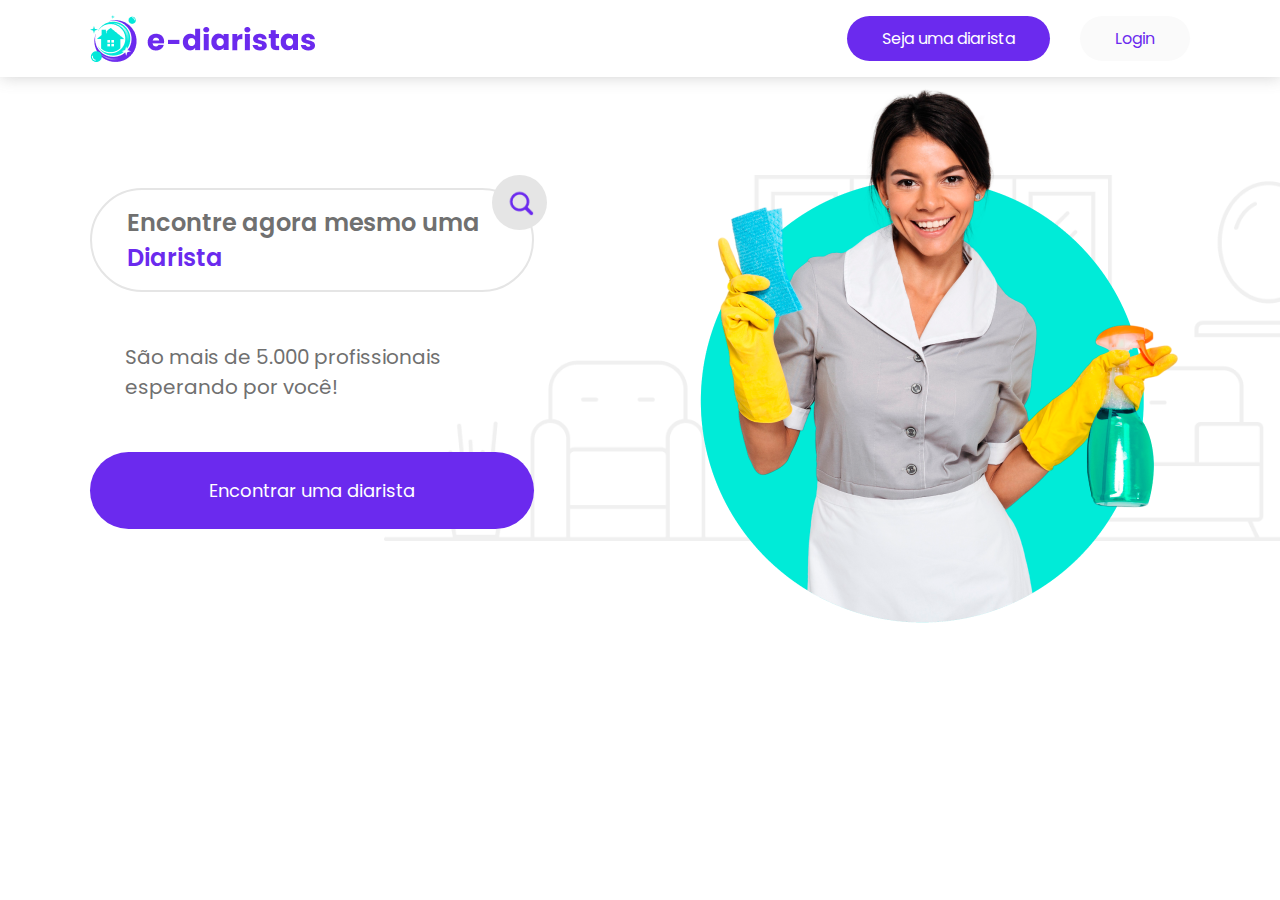
==== index.html @ 55b87e0f "adding the first section (not completed)" ====
<!DOCTYPE html>
<html lang="pt-BR">
<head>
    <meta charset="UTF-8">
    <meta name="viewport" content="width=device-width, initial-scale=1.0">
    
    <!-- FONTE -->
    <link rel="preconnect" href="https://fonts.googleapis.com">
    <link rel="preconnect" href="https://fonts.gstatic.com" crossorigin>
    <link href="https://fonts.googleapis.com/css2?family=Poppins:wght@100;200;300;400;500;600;700;800;900&display=swap" rel="stylesheet">
    
    <!-- Icones -->
    <link rel="stylesheet" href="./fonts/tw-icons/css/treinaweb-icons.css">

    <!-- Styles -->
    <link rel="stylesheet" href="./css/home.css">


    <title>E-diaristas</title>
</head>
<body>
    
    <header>
        <div class="container">
            <div class="nav-menu">
                <img src="./img/logo-ediaristas.png" alt="Imagem logo E-DIARISTAS">
                <div class="btn-header">
                    <a class="btn-contained" href="#">Seja uma diarista</a>
                    <a class="btn-void" href="#">Login</a>
                </div>
            </div>
        </div>
    </header>

    <main>

        <!-- Principal -->
        <section class="principal">
            <div class="container">
                <div class="principal-section">
                    <div class="principal-description">
                        <div class="principal-diarista-text">
                            Encontre agora mesmo uma <span>Diarista</span>
                        </div>

                        <p>São mais de 5.000 profissionais
                            <br>esperando por você!</p>

                        <a href="#" class="btn-contained">Encontrar uma diarista</a>
                    </div>
                    <div class="principal-image">
                        <img src="./img/diarista-topo.png" alt="Imagem ilustrativa de diarista">
                    </div>
                </div>
            </div>
        </section>

        <section></section>

        <section></section>
    </main>

    <footer>

    </footer>
</body>
</html>
---- fonts/tw-icons/css/treinaweb-icons.css ----
@font-face {
  font-family: 'treinaweb-icons';
  src: url('../font/treinaweb-icons.eot?58514601');
  src: url('../font/treinaweb-icons.eot?58514601#iefix') format('embedded-opentype'),
       url('../font/treinaweb-icons.woff2?58514601') format('woff2'),
       url('../font/treinaweb-icons.woff?58514601') format('woff'),
       url('../font/treinaweb-icons.ttf?58514601') format('truetype'),
       url('../font/treinaweb-icons.svg?58514601#treinaweb-icons') format('svg');
  font-weight: normal;
  font-style: normal;
}
/* Chrome hack: SVG is rendered more smooth in Windozze. 100% magic, uncomment if you need it. */
/* Note, that will break hinting! In other OS-es font will be not as sharp as it could be */
/*
@media screen and (-webkit-min-device-pixel-ratio:0) {
  @font-face {
    font-family: 'treinaweb-icons';
    src: url('../font/treinaweb-icons.svg?58514601#treinaweb-icons') format('svg');
  }
}
*/
 
 [class^="twf-"]:before, [class*=" twf-"]:before {
  font-family: "treinaweb-icons";
  font-style: normal;
  font-weight: normal;
  speak: never;
 
  display: inline-block;
  text-decoration: inherit;
  width: 1em;
  margin-right: .2em;
  text-align: center;
  /* opacity: .8; */
 
  /* For safety - reset parent styles, that can break glyph codes*/
  font-variant: normal;
  text-transform: none;
 
  /* fix buttons height, for twitter bootstrap */
  line-height: 1em;
 
  /* Animation center compensation - margins should be symmetric */
  /* remove if not needed */
  margin-left: .2em;
 
  /* you can be more comfortable with increased icons size */
  /* font-size: 120%; */
 
  /* Font smoothing. That was taken from TWBS */
  -webkit-font-smoothing: antialiased;
  -moz-osx-font-smoothing: grayscale;
 
  /* Uncomment for 3D effect */
  /* text-shadow: 1px 1px 1px rgba(127, 127, 127, 0.3); */
}
 
.twf-credit-card:before { content: '\e800'; } /* '' */
.twf-bars:before { content: '\e801'; } /* '' */
.twf-broom-bucket:before { content: '\e802'; } /* '' */
.twf-calendar:before { content: '\e803'; } /* '' */
.twf-camera:before { content: '\e804'; } /* '' */
.twf-caret-down:before { content: '\e805'; } /* '' */
.twf-caret-left:before { content: '\e806'; } /* '' */
.twf-caret-right:before { content: '\e807'; } /* '' */
.twf-caret-up:before { content: '\e808'; } /* '' */
.twf-certificate:before { content: '\e809'; } /* '' */
.twf-check-circle:before { content: '\e80a'; } /* '' */
.twf-cleaning-1:before { content: '\e80b'; } /* '' */
.twf-cleaning-2:before { content: '\e80c'; } /* '' */
.twf-cleaning-3:before { content: '\e80d'; } /* '' */
.twf-facebook-f:before { content: '\e80e'; } /* '' */
.twf-frame-broken:before { content: '\e80f'; } /* '' */
.twf-instagram:before { content: '\e810'; } /* '' */
.twf-lock:before { content: '\e811'; } /* '' */
.twf-minus:before { content: '\e812'; } /* '' */
.twf-payment:before { content: '\e813'; } /* '' */
.twf-plus:before { content: '\e814'; } /* '' */
.twf-search:before { content: '\e815'; } /* '' */
.twf-search-2:before { content: '\e816'; } /* '' */
.twf-sort:before { content: '\e817'; } /* '' */
.twf-star:before { content: '\e818'; } /* '' */
.twf-times:before { content: '\e819'; } /* '' */
.twf-upload:before { content: '\e81a'; } /* '' */
.twf-woman:before { content: '\e81b'; } /* '' */
.twf-youtube:before { content: '\e81c'; } /* '' */
---- css/home.css ----
html, body {
    margin: 0;
    padding: 0;
}

:root {
    --primary: #6B2AEE;
    --secondary:#02e7d9;
    --light-grey: #e5e5e5;
    --dark-grey: #707070;
    font-family: "Poppins", sans-serif;
}

.container {
    max-width: 1100px;
    margin: 0 auto;
    padding: 0 15px;

}

/* Header */

header {
    padding: 15px 0;
    box-shadow: 1px 0 15px rgba(98, 98, 98, 0.294);
}

.nav-menu {
    display: flex;
    justify-content: space-between;
    align-items: center;
}

.btn-header {
    display: flex;
    align-items: center;
    gap: 30px;
}

.btn-contained {
    background-color: var(--primary);
    padding: 10px 35px;
    color: #fff;
    text-decoration: none;
    cursor: pointer;
    font-weight: 400;
    border-radius: 25px;
}

.btn-void {
    background-color: #FAFAFA;
    padding: 10px 35px;
    color: var(--primary);
    text-decoration: none;
    cursor: pointer;
    font-weight: 400;
    border-radius: 25px;
}

/* Section Principal */

.principal {
    background-image: url('../img/bg-image-principal.png');
    background-repeat: no-repeat;
    background-position: right;
    background-size: 70%;
}

.principal-section {
    display: flex;
    justify-content: space-between;
    align-items: center;
}

.principal-description {
    display: flex;
    flex-direction: column;
    gap: 30px;
}

.principal-description p {
    font-size: 20px;
    color: var(--dark-grey);
    padding: 0 35px;
}

.principal-diarista-text {
    border: solid 2px var(--light-grey);
    padding: 15px 35px;
    border-radius: 70px;
    font-size: 1.5rem;
    font-weight: 600;
    color: var(--dark-grey);
    max-width: 370px;
    position: relative;
}

.principal-diarista-text span {
    color: var(--primary);
}

.principal-diarista-text::after {
    content: '';
    position: absolute;
    width: 55px;
    height: 55px;
    background-color: var(--light-grey);
    background-image: url('../img/icon-search-principal.png');
    background-repeat: no-repeat;
    background-position: center center;
    background-size: 50%;
    border-radius: 50%;
    top: -15px;
    right: -15px;
}

.principal-description a {
    text-align: center;
    padding: 25px;
    font-size: 18px;
    border-radius: 50px;
}
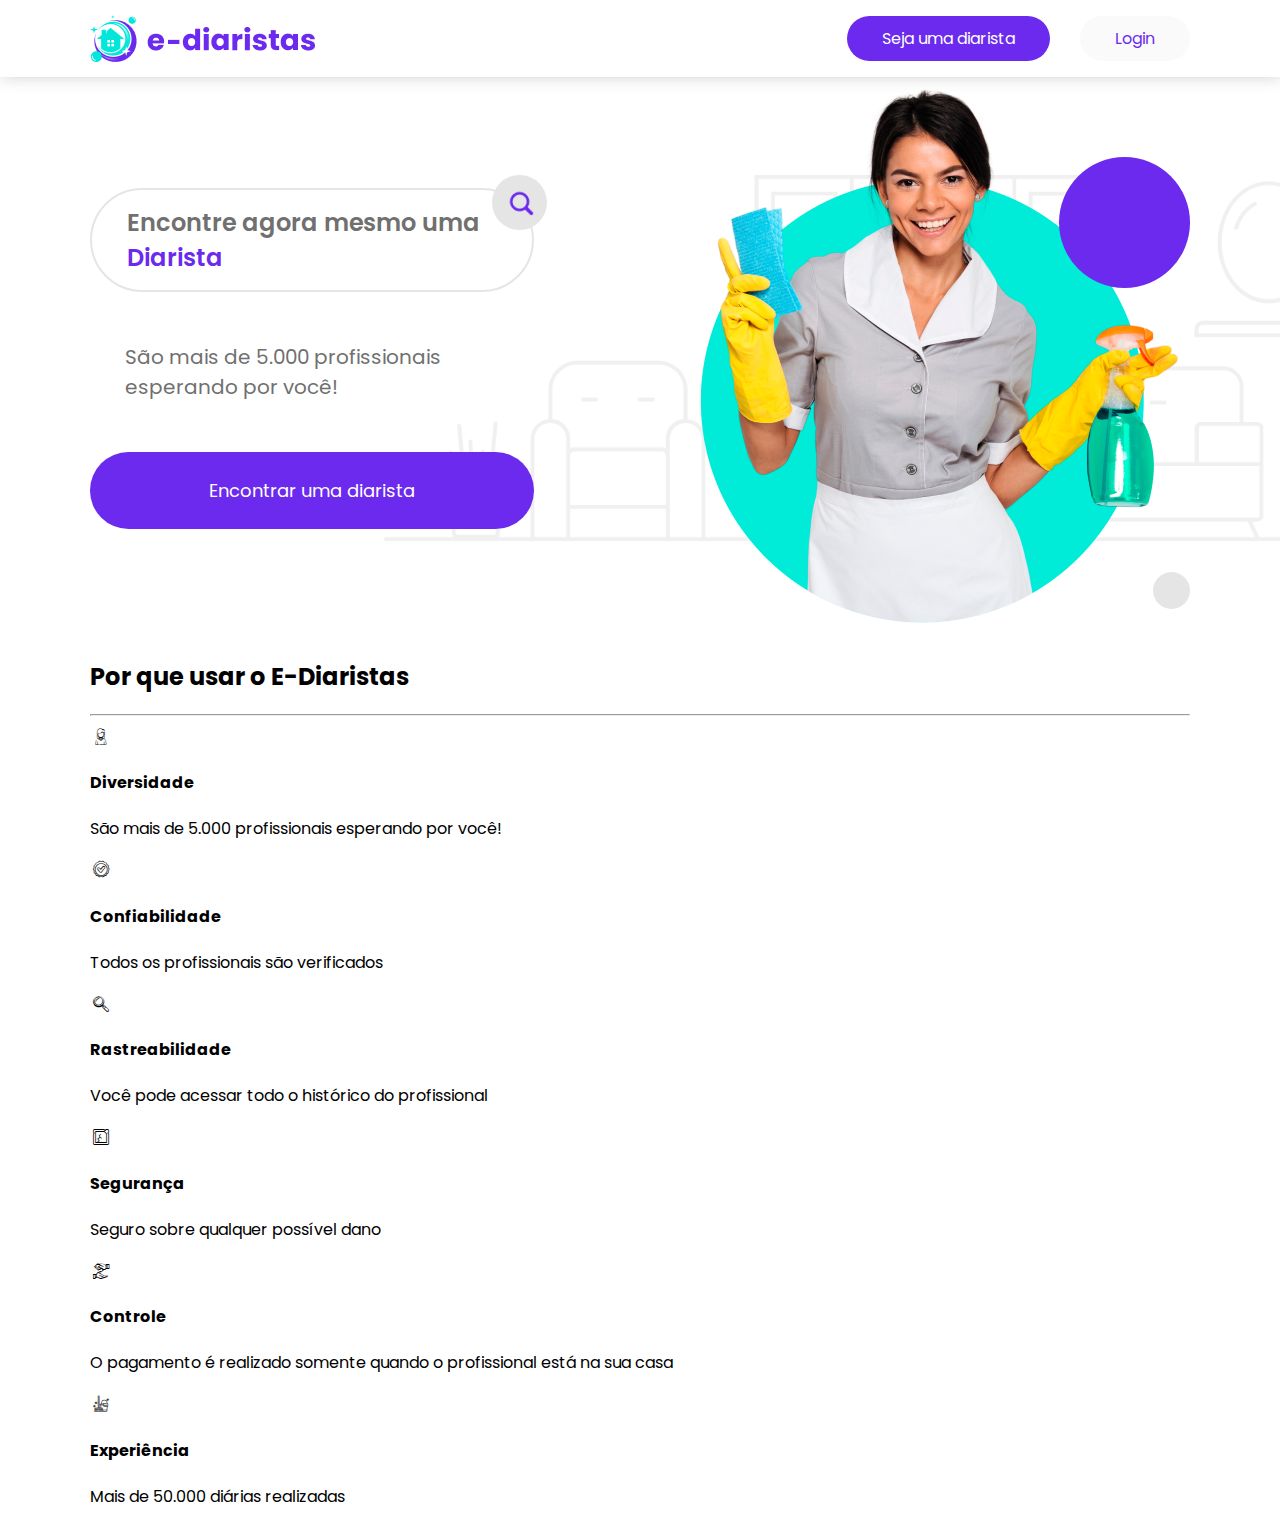
==== commit 9d50133e: "adding the skeleton of  secondary section" ====
--- a/index.html
+++ b/index.html
@@ -55,7 +55,87 @@
             </div>
         </section>
 
-        <section></section>
+        <section class="principal-secundary">
+            <div class="container">
+                <h2>Por que usar o E-Diaristas</h2>
+                <hr>
+                <div class="secondary-itens">
+
+                    <div class="secondary-item">
+                        <div>
+                            <i class="twf-woman"></i>
+                        </div>
+                        <div>
+                            <h4>Diversidade</h4>
+                            <p>
+                                São mais de 5.000 profissionais esperando por você!
+                            </p>
+                        </div>
+                    </div>
+
+                    <div class="secondary-item">
+                        <div>
+                            <i class="twf-certificate"></i>
+                        </div>
+                        <div>
+                            <h4>Confiabilidade</h4>
+                            <p>
+                                Todos os profissionais são verificados
+                            </p>
+                        </div>
+                    </div>
+
+                    <div class="secondary-item">
+                        <div>
+                            <i class="twf-search-2"></i>
+                        </div>
+                        <div>
+                            <h4>Rastreabilidade</h4>
+                            <p>
+                                Você pode acessar todo o histórico do profissional
+                            </p>
+                        </div>
+                    </div>
+
+                    <div class="secondary-item">
+                        <div>
+                            <i class="twf-frame-broken"></i>
+                        </div>
+                        <div>
+                            <h4>Segurança</h4>
+                            <p>
+                                Seguro sobre qualquer possível dano
+                            </p>
+                        </div>
+                    </div>
+
+                    <div class="secondary-item">
+                        <div>
+                            <i class="twf-payment"></i>
+                        </div>
+                        <div>
+                            <h4>Controle</h4>
+                            <p>
+                                O pagamento é realizado somente quando o profissional está na sua casa
+                            </p>
+                        </div>
+                    </div>
+
+                    <div class="secondary-item">
+                        <div>
+                            <i class="twf-broom-bucket"></i>
+                        </div>
+                        <div>
+                            <h4>Experiência</h4>
+                            <p>
+                                Mais de 50.000 diárias realizadas
+                            </p>
+                        </div>
+                    </div>
+
+                </div>
+            </div>
+        </section>
 
         <section></section>
     </main>
--- a/css/home.css
+++ b/css/home.css
@@ -70,6 +70,7 @@
     display: flex;
     justify-content: space-between;
     align-items: center;
+    position: relative;
 }
 
 .principal-description {
@@ -119,4 +120,30 @@
     padding: 25px;
     font-size: 18px;
     border-radius: 50px;
-}+}
+
+.principal-image::after, 
+.principal-image::before {
+    content: '';
+    position: absolute;
+    right: 0;
+    border-radius: 50%;
+}
+
+.principal-image::before {
+    width: 131px;
+    height: 131px;
+    background-color: #6B2AEE;
+    top: 80px;
+}
+
+.principal-image::after {
+    width: 37px;
+    height: 37px;
+    background-color: var(--light-grey);
+    bottom: 30px;
+    z-index: 500;
+}
+
+/* SECONDARY SECTION */
+
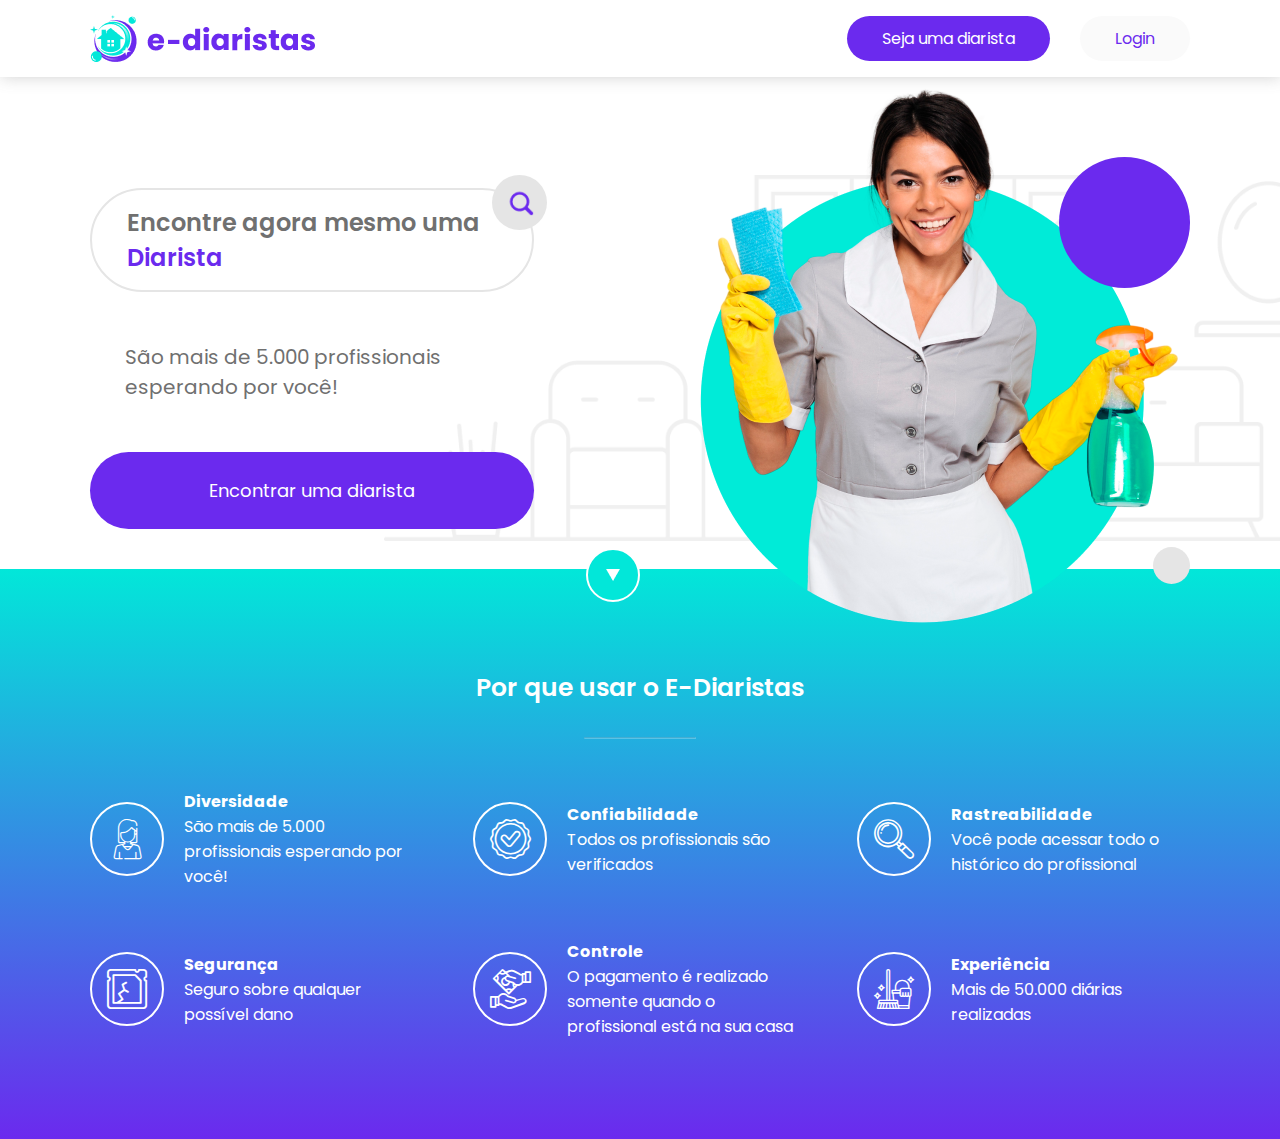
==== commit bf984a9d: "adding the secondary main section" ====
--- a/index.html
+++ b/index.html
@@ -55,7 +55,7 @@
             </div>
         </section>
 
-        <section class="principal-secundary">
+        <section class="principal-secondary">
             <div class="container">
                 <h2>Por que usar o E-Diaristas</h2>
                 <hr>
--- a/css/home.css
+++ b/css/home.css
@@ -130,6 +130,10 @@
     border-radius: 50%;
 }
 
+.principal-image {
+    z-index: 5;
+}
+
 .principal-image::before {
     width: 131px;
     height: 131px;
@@ -141,9 +145,68 @@
     width: 37px;
     height: 37px;
     background-color: var(--light-grey);
-    bottom: 30px;
+    bottom: 55px;
     z-index: 500;
 }
 
 /* SECONDARY SECTION */
 
+.principal-secondary {
+    background-image: linear-gradient(var(--secondary), var(--primary));
+    margin-top: -70px;
+    padding: 100px 0;
+    color: white;
+    position: relative;
+}
+
+.principal-secondary::before {
+    content: "";
+    width: 50px;
+    height: 50px;
+    border: 2px solid #fff;
+    border-radius: 50%;
+    background-color: var(--secondary);
+    background-image: url("../img/icon-triangulo.png");
+    background-repeat: no-repeat;
+    background-position: center;
+    position: absolute;
+    transform: translateY(50%);
+    right: 50%;
+    top: -48px;
+}
+
+.principal-secondary h2 {
+    margin: 0 0 30px 0;
+    font-size: 25px;
+    font-weight: 600;
+    text-align: center;
+}
+
+.principal-secondary hr {
+    width: 10%;
+    border-color: rgba(255, 255, 255, 0.25);
+}
+
+.secondary-itens {
+    display: grid;
+    grid-template-columns: repeat(auto-fit, minmax(280px, 1fr));
+    gap: 50px;
+    margin-top: 50px;
+}
+
+.secondary-item {
+    display: flex;
+    align-items: center;
+    gap: 20px;
+}
+
+.secondary-item h4, .secondary-item p {
+    margin: 0;
+}
+
+.secondary-item i {
+    font-size: 40px;
+    border: solid 2px #fff;
+    border-radius: 50%;
+    padding: 7px;
+}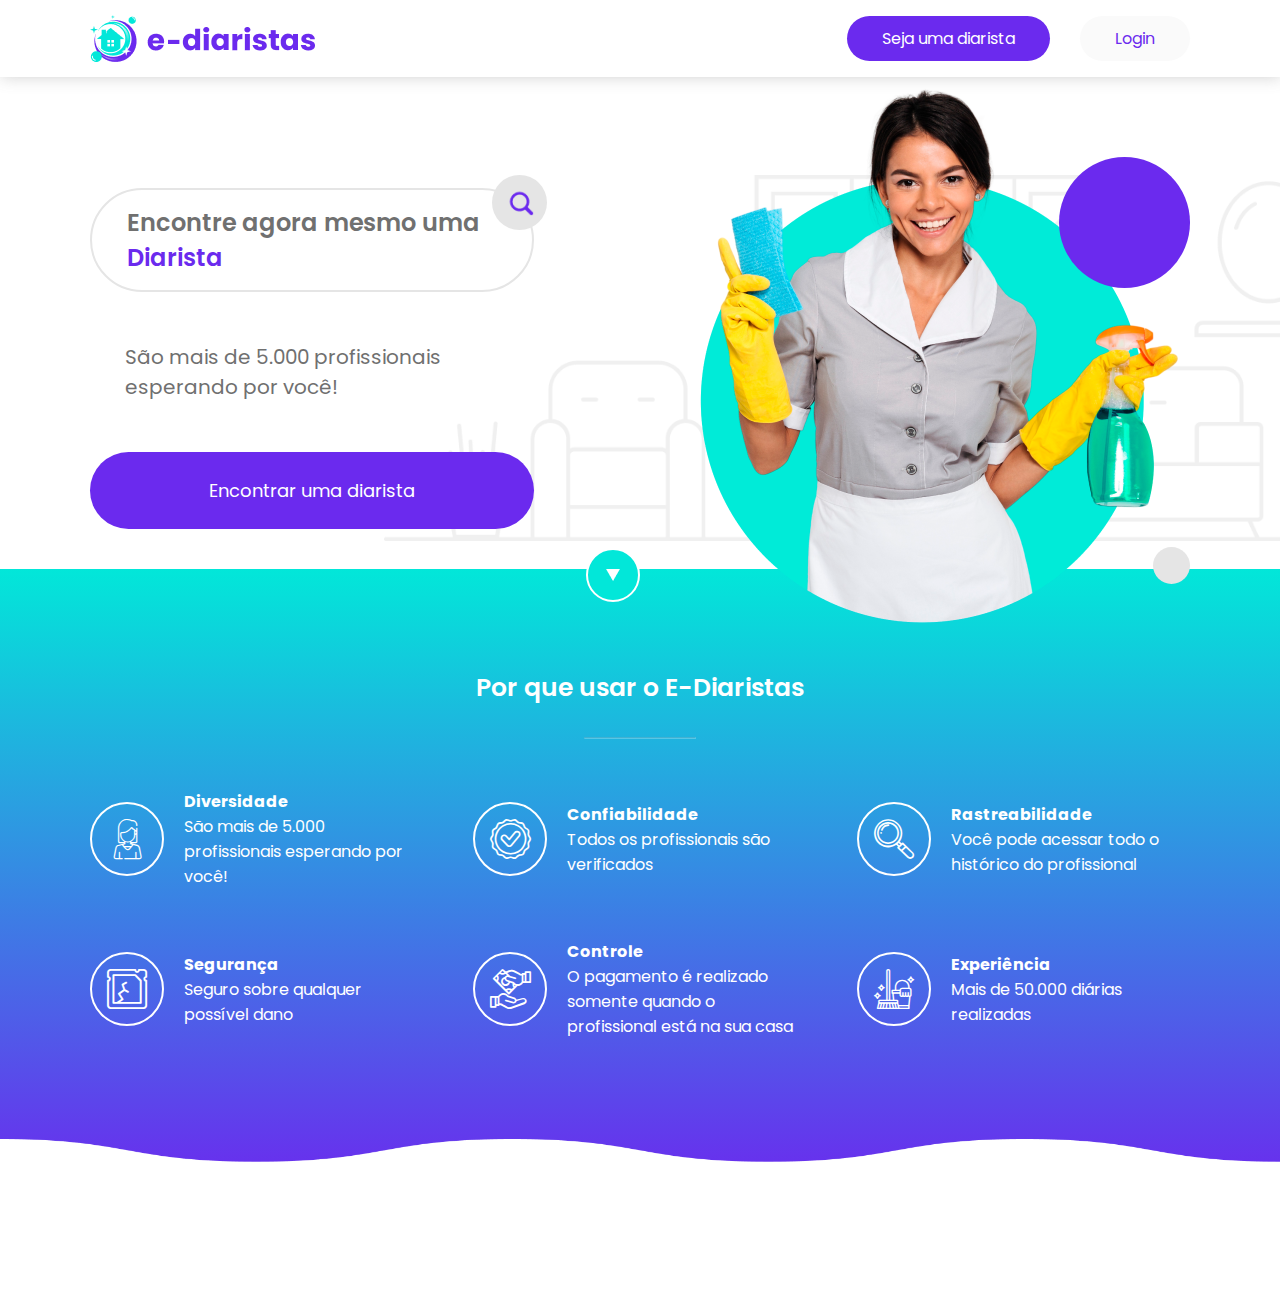
==== commit d72ac9c5: "adding waves" ====
--- a/index.html
+++ b/index.html
@@ -55,6 +55,7 @@
             </div>
         </section>
 
+        <!-- Secundary -->
         <section class="principal-secondary">
             <div class="container">
                 <h2>Por que usar o E-Diaristas</h2>
@@ -137,7 +138,15 @@
             </div>
         </section>
 
-        <section></section>
+
+        <section>
+            <div class="division-wave">
+                
+            </div>
+            <div class="container">
+
+            </div>
+        </section>
     </main>
 
     <footer>
--- a/css/home.css
+++ b/css/home.css
@@ -154,7 +154,7 @@
 .principal-secondary {
     background-image: linear-gradient(var(--secondary), var(--primary));
     margin-top: -70px;
-    padding: 100px 0;
+    padding: 100px 0 150px 0;
     color: white;
     position: relative;
 }
@@ -209,4 +209,17 @@
     border: solid 2px #fff;
     border-radius: 50%;
     padding: 7px;
+}
+
+/* Section Faqs */
+
+.division-wave {
+    width: 100%;
+    height: 100px;
+    background-image: url("../img/wave.png");
+    background-repeat: no-repeat;
+    background-size: 100% 100%;
+    background-position: bottom;
+    position: relative;
+    top: -50px;
 }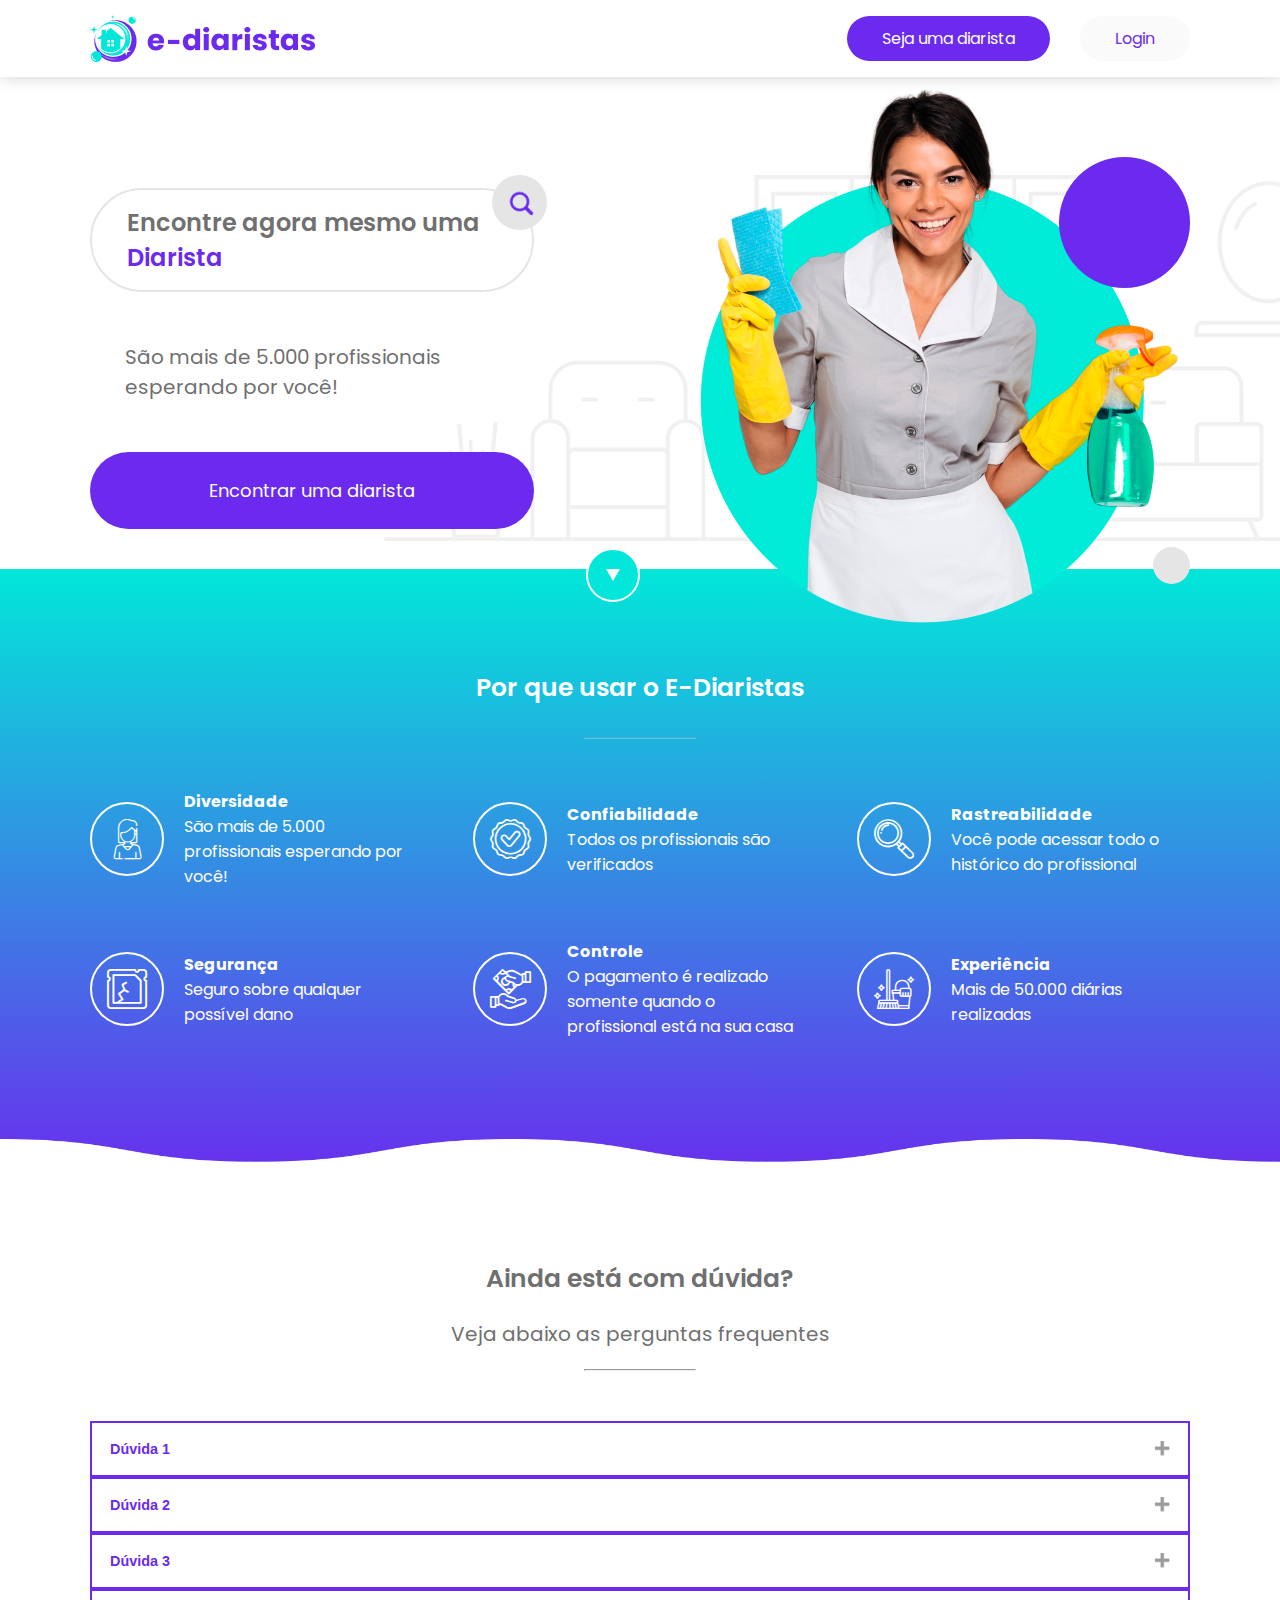
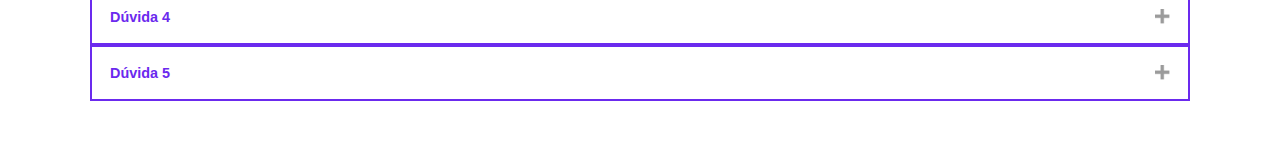
==== commit 6ec3b0e0: "adding complete accordion" ====
--- a/index.html
+++ b/index.html
@@ -138,13 +138,72 @@
             </div>
         </section>
 
-
-        <section>
-            <div class="division-wave">
-                
-            </div>
+        <!-- Third  -->
+        <section class="third-section">
+            <div class="division-wave"></div>
             <div class="container">
-
+                <div class="title-section-faqs">
+                    <h2>Ainda está com dúvida?</h2>
+                    <p>Veja abaixo as perguntas frequentes</p>
+                    <hr>
+                </div>
+
+                <div class="faqs-accordion">
+                    <button class="accordion">
+                        <h5>Dúvida 1</h5>
+                        <img src="./img/icon-plus.png" alt="Expandir" class="plus">
+                        <img src="./img/icon-minus.png" alt="Diminuir" class="minus">
+                    </button>
+                    <div class="panel">
+                        <p>
+                            Lorem ipsum dolor sit amet consectetur adipisicing elit. Magni libero excepturi ea pariatur, odio vitae maiores ex accusamus quasi, quam reiciendis soluta? Provident eius obcaecati quae, voluptatem error excepturi facere.
+                        </p>
+                    </div>
+
+                    <button class="accordion">
+                        <h5>Dúvida 2</h5>
+                        <img src="./img/icon-plus.png" alt="Expandir" class="plus">
+                        <img src="./img/icon-minus.png" alt="Diminuir" class="minus">
+                    </button>
+                    <div class="panel">
+                        <p>
+                            Lorem ipsum dolor sit amet consectetur adipisicing elit. Magni libero excepturi ea pariatur, odio vitae maiores ex accusamus quasi, quam reiciendis soluta? Provident eius obcaecati quae, voluptatem error excepturi facere.
+                        </p>
+                    </div>
+
+                    <button class="accordion">
+                        <h5>Dúvida 3</h5>
+                        <img src="./img/icon-plus.png" alt="Expandir" class="plus">
+                        <img src="./img/icon-minus.png" alt="Diminuir" class="minus">
+                    </button>
+                    <div class="panel">
+                        <p>
+                            Lorem ipsum dolor sit amet consectetur adipisicing elit. Magni libero excepturi ea pariatur, odio vitae maiores ex accusamus quasi, quam reiciendis soluta? Provident eius obcaecati quae, voluptatem error excepturi facere.
+                        </p>
+                    </div>
+
+                    <button class="accordion">
+                        <h5>Dúvida 4</h5>
+                        <img src="./img/icon-plus.png" alt="Expandir" class="plus">
+                        <img src="./img/icon-minus.png" alt="Diminuir" class="minus">
+                    </button>
+                    <div class="panel">
+                        <p>
+                            Lorem ipsum dolor sit amet consectetur adipisicing elit. Magni libero excepturi ea pariatur, odio vitae maiores ex accusamus quasi, quam reiciendis soluta? Provident eius obcaecati quae, voluptatem error excepturi facere.
+                        </p>
+                    </div>
+
+                    <button class="accordion">
+                        <h5>Dúvida 5</h5>
+                        <img src="./img/icon-plus.png" alt="Expandir" class="plus">
+                        <img src="./img/icon-minus.png" alt="Diminuir" class="minus">
+                    </button>
+                    <div class="panel">
+                        <p>
+                            Lorem ipsum dolor sit amet consectetur adipisicing elit. Magni libero excepturi ea pariatur, odio vitae maiores ex accusamus quasi, quam reiciendis soluta? Provident eius obcaecati quae, voluptatem error excepturi facere.
+                        </p>
+                    </div>
+                </div>
             </div>
         </section>
     </main>
@@ -152,5 +211,6 @@
     <footer>
 
     </footer>
+    <script src="./js/script.js"></script>
 </body>
 </html>--- a/css/home.css
+++ b/css/home.css
@@ -213,6 +213,10 @@
 
 /* Section Faqs */
 
+.third-section {
+    padding-bottom: 50px;
+}
+
 .division-wave {
     width: 100%;
     height: 100px;
@@ -222,4 +226,77 @@
     background-position: bottom;
     position: relative;
     top: -50px;
+}
+
+.title-section-faqs {
+    text-align: center;
+    color: var(--dark-grey);
+    margin-top: -50px;
+    margin-bottom: 50px;
+    
+}
+
+.title-section-faqs h2 {
+    font-size: 25px;
+    font-weight: 600;
+}
+
+.title-section-faqs p {
+    font-size: 20px;
+}
+
+.title-section-faqs hr {
+    width: 10%;
+    margin: 0 auto;
+}
+
+.accordion {
+    background-color: #fff;
+    color: var(--primary);
+    padding: 18px;
+    width: 100%;
+    outline: none;
+    display: flex;
+    justify-content: space-between;
+    align-items: center;
+    transition: .4s;
+    cursor: pointer;
+}
+
+.panel, .accordion {
+    border: solid 2px var(--primary);
+    text-align: left;
+}
+
+.panel {
+    padding: 0 18px;
+    overflow: hidden;
+    display: none;
+    border-top: none;
+}
+
+.accordion h5 {
+    font-weight: 700;
+    font-size: .9rem;
+    margin: 0;
+}
+
+.accordion img {
+    width: 15px;
+}
+
+.active .plus {
+    display: none;
+}
+
+.minus {
+    display: none;
+}
+
+.active .minus {
+    display: inline-block;
+}
+
+.active {
+    border-bottom: none;
 }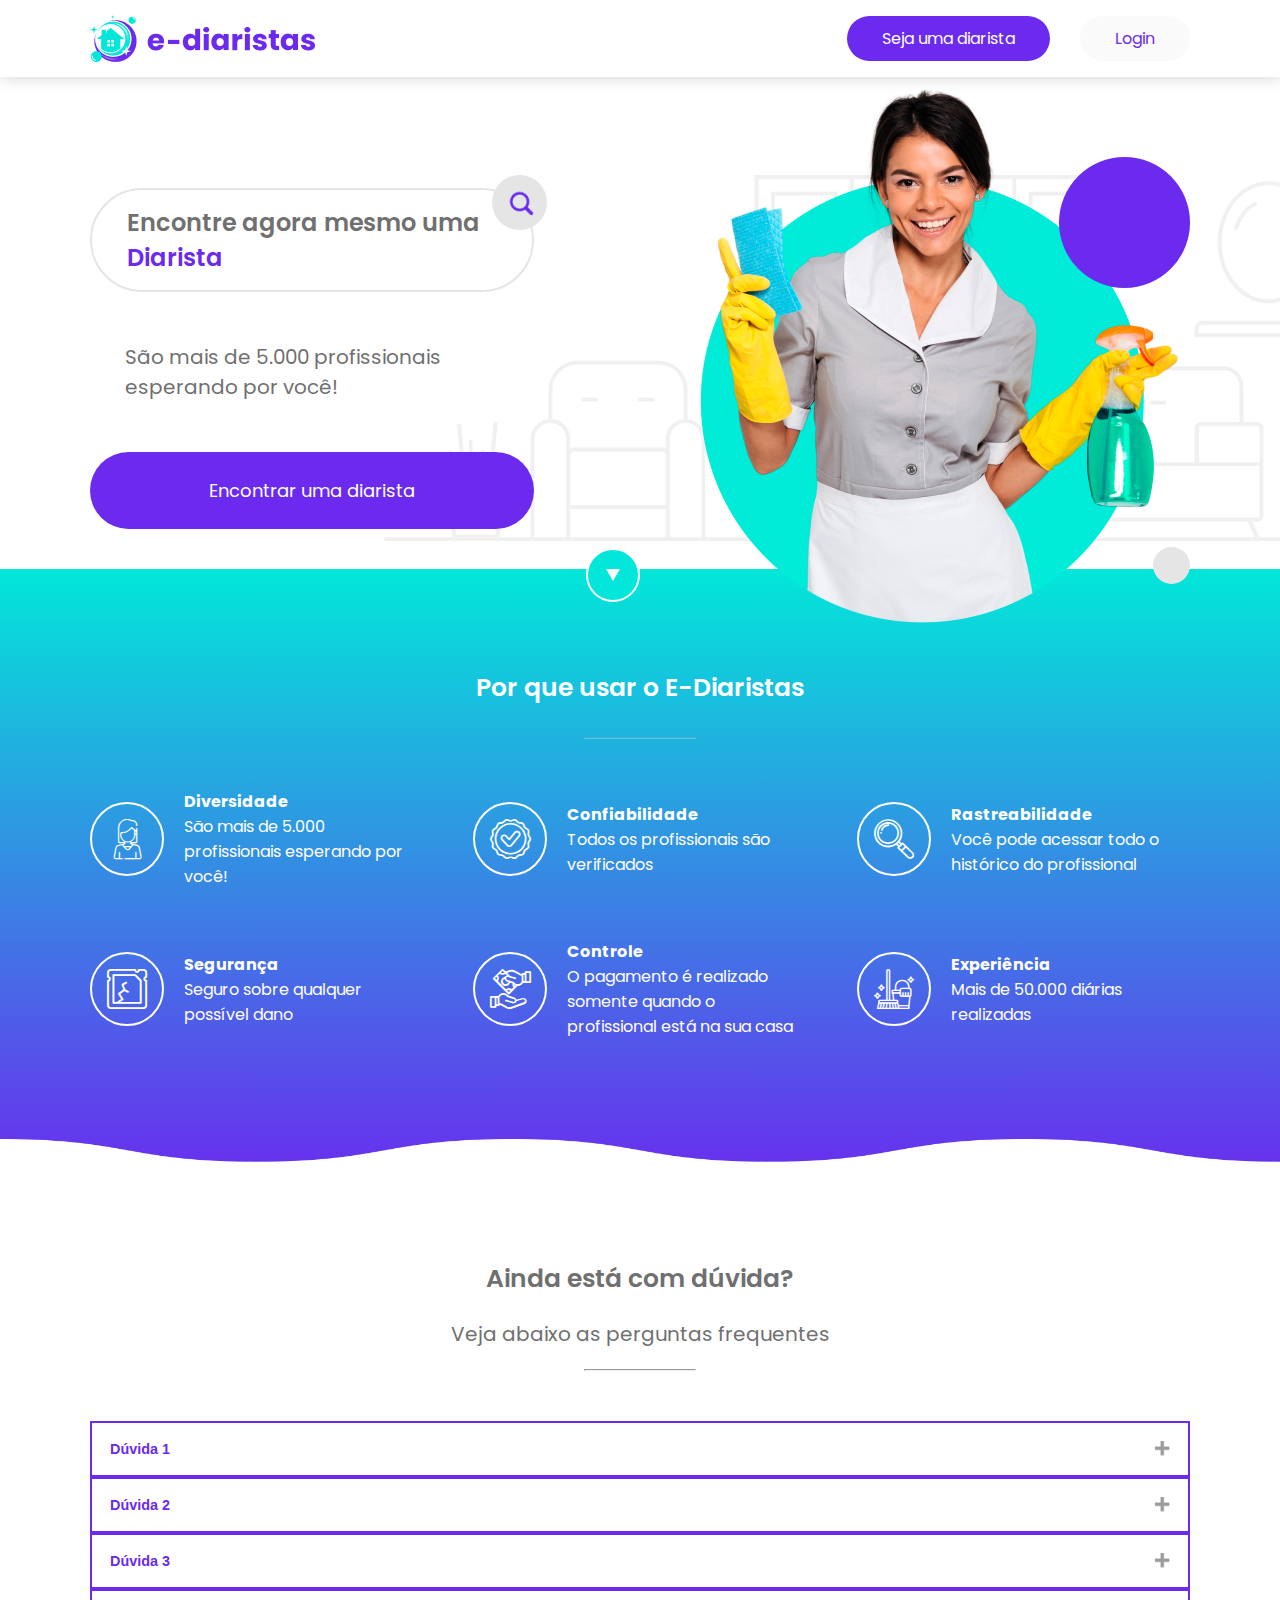
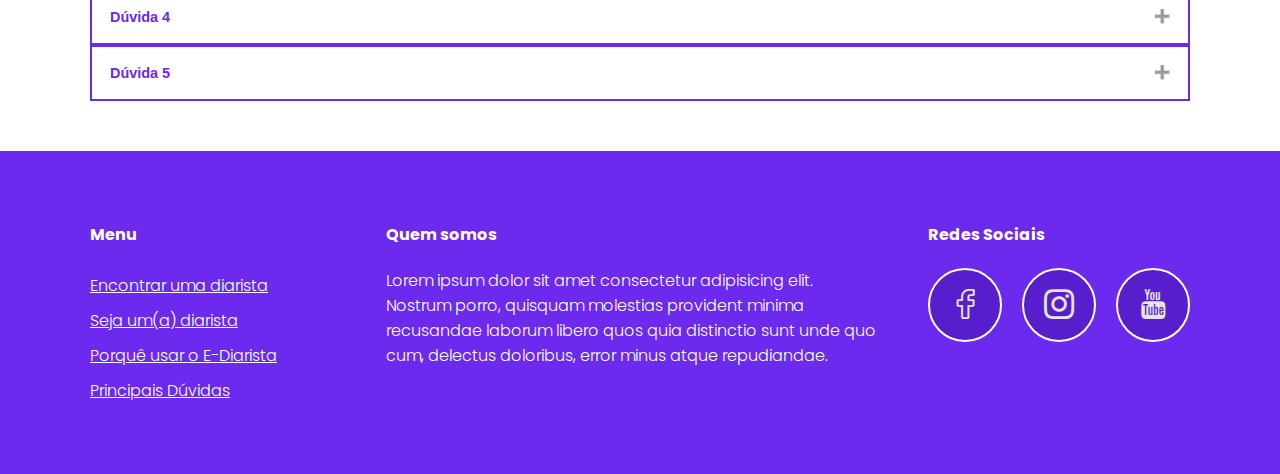
==== commit 355fd548: "finishing the desktop layout" ====
--- a/index.html
+++ b/index.html
@@ -207,9 +207,46 @@
             </div>
         </section>
     </main>
-
+    <!-- FOOTER -->
     <footer>
-
+        <div class="container">
+            <div class="footer-content">
+                <div class="footer-item">
+                    <h4>Menu</h4>
+                    <ul>
+                        <li>
+                            <a href="#">Encontrar uma diarista</a>
+                        </li>
+                        <li>
+                            <a href="#">Seja um(a) diarista</a>
+                        </li>
+                        <li>
+                            <a href="#">Porquê usar o E-Diarista</a>
+                        </li>
+                        <li>
+                            <a href="#">Principais Dúvidas</a>
+                        </li>
+                    </ul>
+                </div>
+
+                <div class="footer-item">
+                    <h4>Quem somos</h4>
+
+                    <p>Lorem ipsum dolor sit amet consectetur adipisicing elit. Nostrum porro, quisquam molestias provident minima recusandae laborum libero quos quia distinctio sunt unde quo cum, delectus doloribus, error minus atque repudiandae.</p>
+                </div>
+
+                <div class="footer-item">
+                    <h4>Redes Sociais</h4>
+
+                    <div class="social-media">
+                        <a href="#"><i class="twf-facebook-f"></i></a>
+                        <a href="#"><i class="twf-instagram"></i></a>
+                        <a href="#"><i class="twf-youtube"></i></a>
+                    </div>
+                </div>
+
+            </div>
+        </div>
     </footer>
     <script src="./js/script.js"></script>
 </body>
--- a/css/home.css
+++ b/css/home.css
@@ -299,4 +299,62 @@
 
 .active {
     border-bottom: none;
+}
+
+/* FOOTER */
+
+footer {
+    background-color: var(--primary);
+    padding: 50px 0;
+    color: white;
+}
+
+.footer-content {
+    display: grid;
+    grid-template-columns: 1fr 2fr 1fr;
+    gap: 50px;
+}
+
+.footer-item {
+    color: #fff;
+    font-size: 1rem;
+    font-weight: 300;
+}
+
+.footer-item ul {
+    list-style: none;
+    padding: 0;
+}
+
+.footer-item ul li a{
+    color: #fff;
+    margin: 5px 0;
+    display: inline-block;
+}
+
+.social-media {
+    display: flex;
+    align-items: center;
+    gap: 20px;
+}
+
+.social-media i {
+    color: var(--light-grey);
+    font-size: 30px;
+}
+
+.social-media a {
+    width: 50px;
+    height: 50px;
+    border: 2px solid #fff;
+    border-radius: 50%;
+    padding: 10px;
+    background-color: #581ECD;
+    display: grid;
+    place-items: center;
+}
+
+.social-media a:hover {
+    transform: scale(1.07);
+    transition: .4s;
 }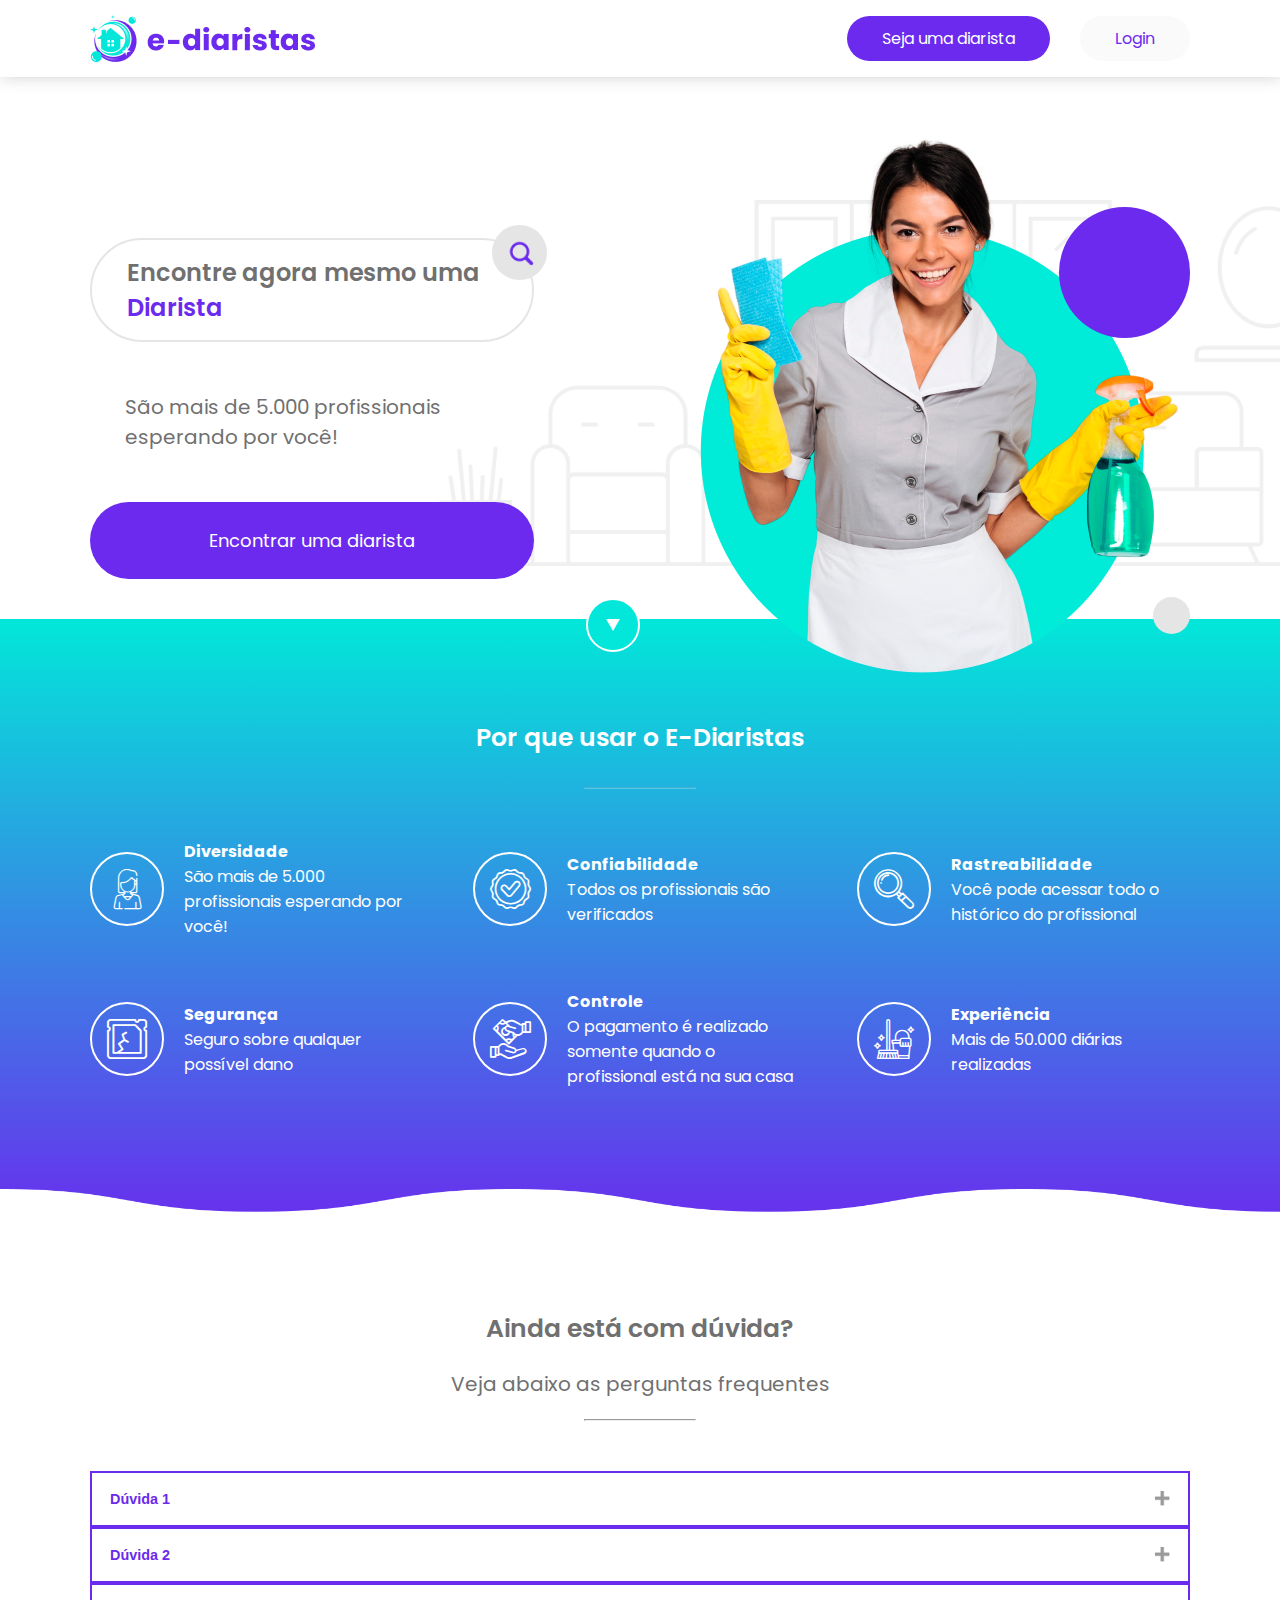
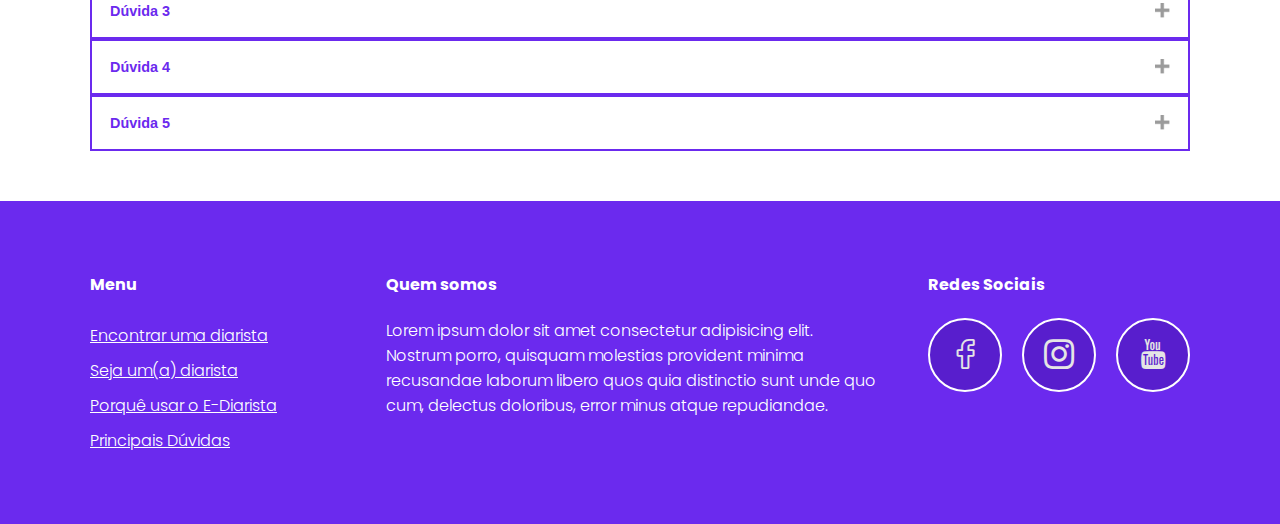
==== commit f89d0179: "adding the media queries of all contents of bootstrap" ====
--- a/index.html
+++ b/index.html
@@ -73,7 +73,7 @@
                             </p>
                         </div>
                     </div>
-
+                    <hr>
                     <div class="secondary-item">
                         <div>
                             <i class="twf-certificate"></i>
@@ -85,7 +85,7 @@
                             </p>
                         </div>
                     </div>
-
+                    <hr>
                     <div class="secondary-item">
                         <div>
                             <i class="twf-search-2"></i>
@@ -97,7 +97,7 @@
                             </p>
                         </div>
                     </div>
-
+                    <hr>
                     <div class="secondary-item">
                         <div>
                             <i class="twf-frame-broken"></i>
@@ -109,7 +109,7 @@
                             </p>
                         </div>
                     </div>
-
+                    <hr>
                     <div class="secondary-item">
                         <div>
                             <i class="twf-payment"></i>
@@ -121,7 +121,7 @@
                             </p>
                         </div>
                     </div>
-
+                    <hr>
                     <div class="secondary-item">
                         <div>
                             <i class="twf-broom-bucket"></i>
--- a/css/home.css
+++ b/css/home.css
@@ -64,6 +64,7 @@
     background-repeat: no-repeat;
     background-position: right;
     background-size: 70%;
+    padding-top: 50px;
 }
 
 .principal-section {
@@ -211,6 +212,10 @@
     padding: 7px;
 }
 
+.secondary-itens hr {
+    display: none;
+}
+
 /* Section Faqs */
 
 .third-section {
@@ -357,4 +362,112 @@
 .social-media a:hover {
     transform: scale(1.07);
     transition: .4s;
+}
+
+/* Breakpoints */
+
+@media(max-width: 1200px) {}
+
+@media(max-width: 992px) {
+    .principal {
+        background-size: 100% 100%;
+        background-position: bottom;
+        padding: 80px 0;
+    }
+
+    .principal-image {
+        display: none;
+    }
+
+    .principal-section {
+        justify-content: center;
+    }
+
+    .principal-description {
+        text-align: center;
+    }
+    
+    .principal-secondary {
+        margin-top: 0;
+    }
+
+    .footer-content {
+        grid-template-columns: 1fr 1fr;
+        row-gap: 30px;
+        column-gap: 0;
+    }
+}
+
+@media(max-width: 768px) {
+    .nav-menu {
+        flex-direction: column;
+        justify-content: center;
+        gap: 30px;
+      }
+    
+      .principal-section, .principal-description {
+        width: 100%;
+        display: block;
+      }
+    
+      .principal-description {
+        gap: 0;
+        max-width: 100%;
+      }
+    
+      .principal-diarista-text, .principal-description p {
+        border: none;
+        padding: 0;
+        font-weight: normal;
+        font-size: 1.2rem;
+        margin: 0;
+      }
+      
+      .principal-diarista-text {
+        margin: auto;
+      }
+
+      .principal-diarista-text::after{
+        display: none;
+      }
+    
+      .principal-diarista-text span {
+        color: var(--dark-grey);
+      }
+    
+      .principal-description a {
+        display: block;
+        width: 80%;
+        padding: 15px;
+        margin: 30px auto 10px auto;
+      }
+}
+
+@media(max-width: 600px) {
+    body, html {
+        font-size: 24px;
+    }
+
+    .secondary-itens {
+        gap: 15px;
+    }
+    
+    .secondary-itens hr {
+        width: 100%;
+        display: block;
+        color: var(--light-grey);
+    }
+
+    .footer-content {
+        grid-template-columns: 1fr;
+    }
+
+    .secondary-item {
+        font-size: 24px;
+    }
+
+    .btn-header {
+        flex-wrap: wrap;
+        justify-content: center;
+    }
 }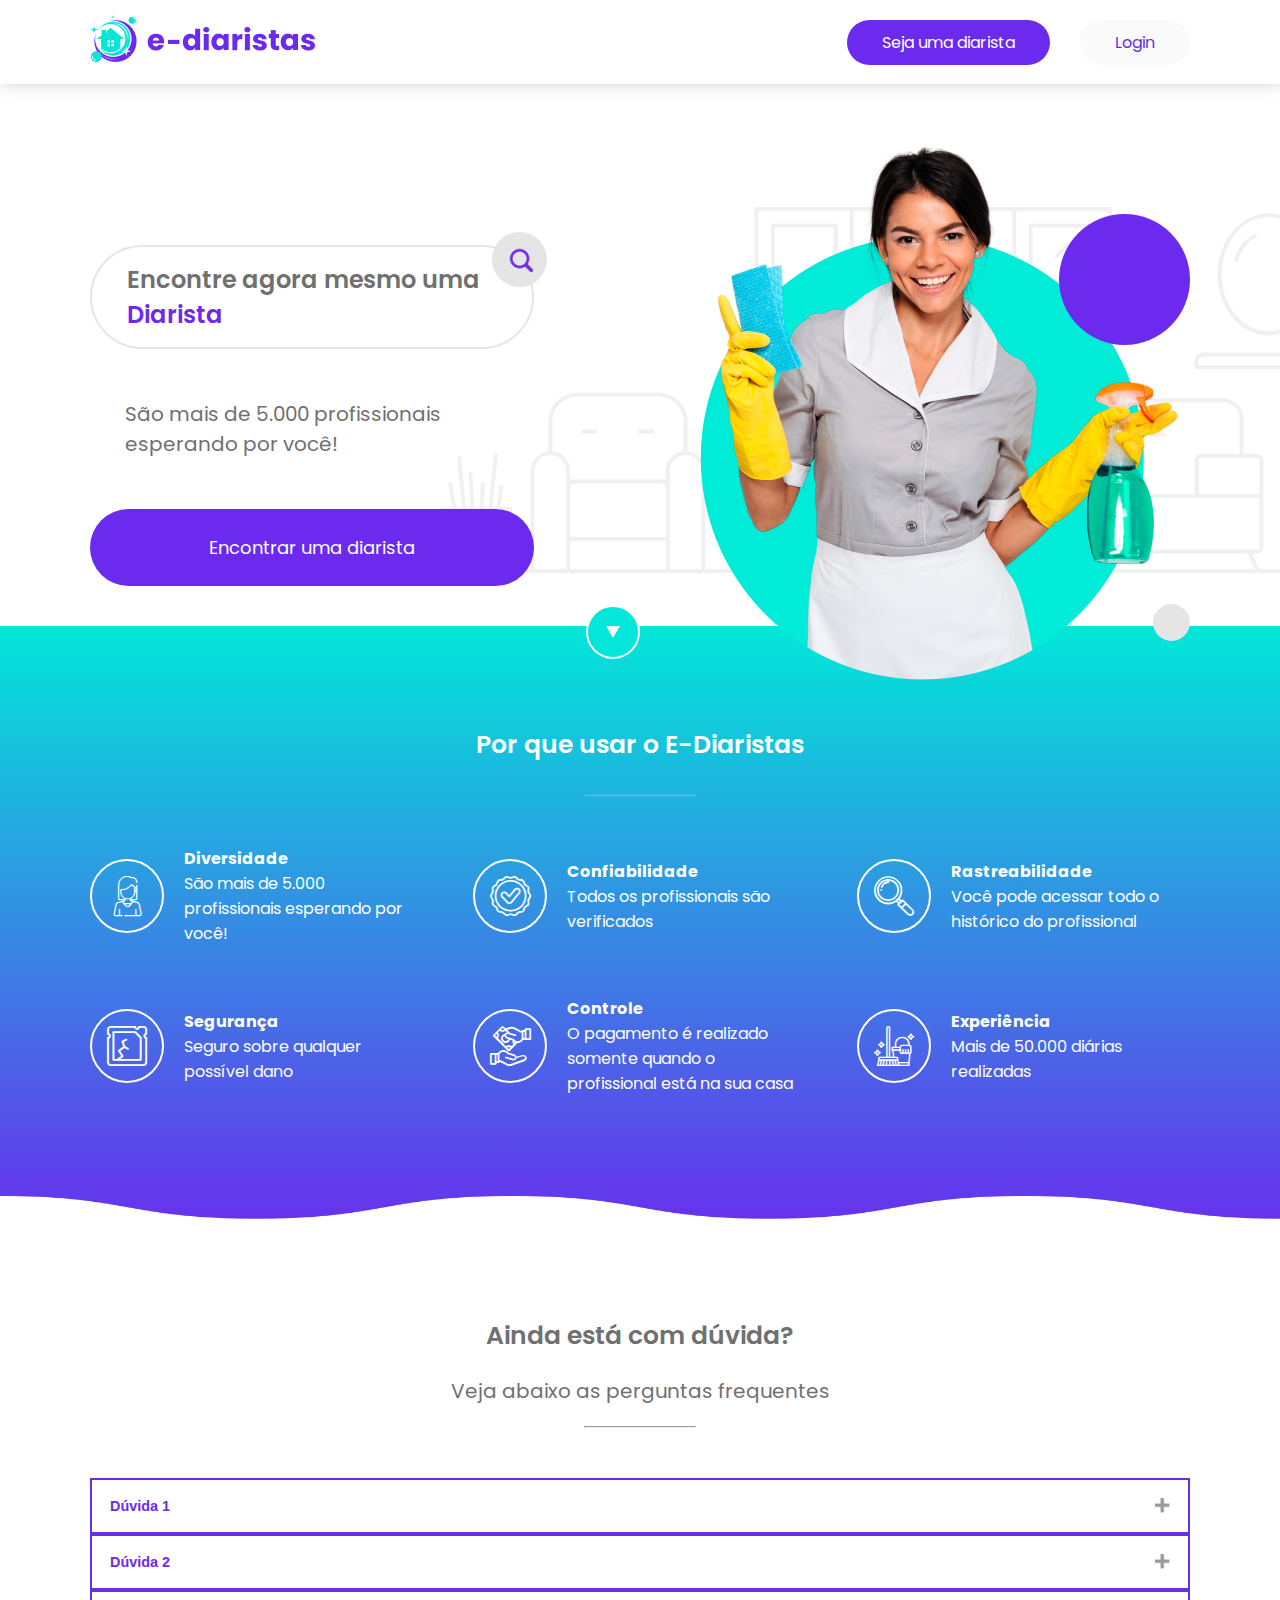
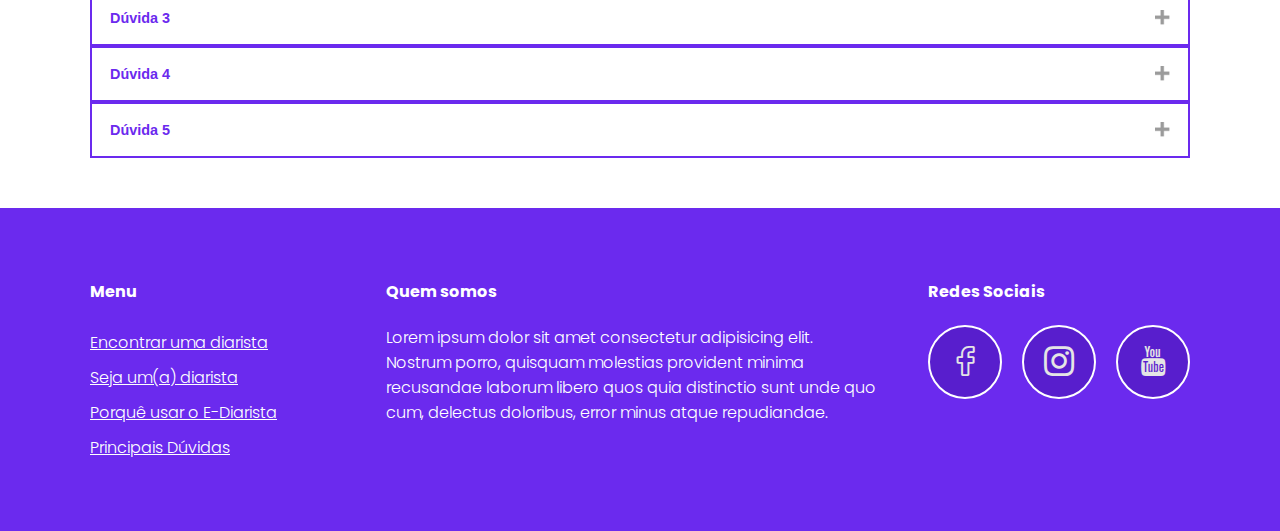
==== commit 9ab4f9a4: "fininshing the project and adding the possibilite to click at login and icon" ====
--- a/index.html
+++ b/index.html
@@ -23,10 +23,12 @@
     <header>
         <div class="container">
             <div class="nav-menu">
-                <img src="./img/logo-ediaristas.png" alt="Imagem logo E-DIARISTAS">
+                <a href="./index.html">
+                    <img src="./img/logo-ediaristas.png" alt="Imagem logo E-DIARISTAS">
+                </a>
                 <div class="btn-header">
                     <a class="btn-contained" href="#">Seja uma diarista</a>
-                    <a class="btn-void" href="#">Login</a>
+                    <a class="btn-void" href="./login.html">Login</a>
                 </div>
             </div>
         </div>
@@ -46,7 +48,7 @@
                         <p>São mais de 5.000 profissionais
                             <br>esperando por você!</p>
 
-                        <a href="#" class="btn-contained">Encontrar uma diarista</a>
+                        <a href="./login.html" class="btn-contained">Encontrar uma diarista</a>
                     </div>
                     <div class="principal-image">
                         <img src="./img/diarista-topo.png" alt="Imagem ilustrativa de diarista">
